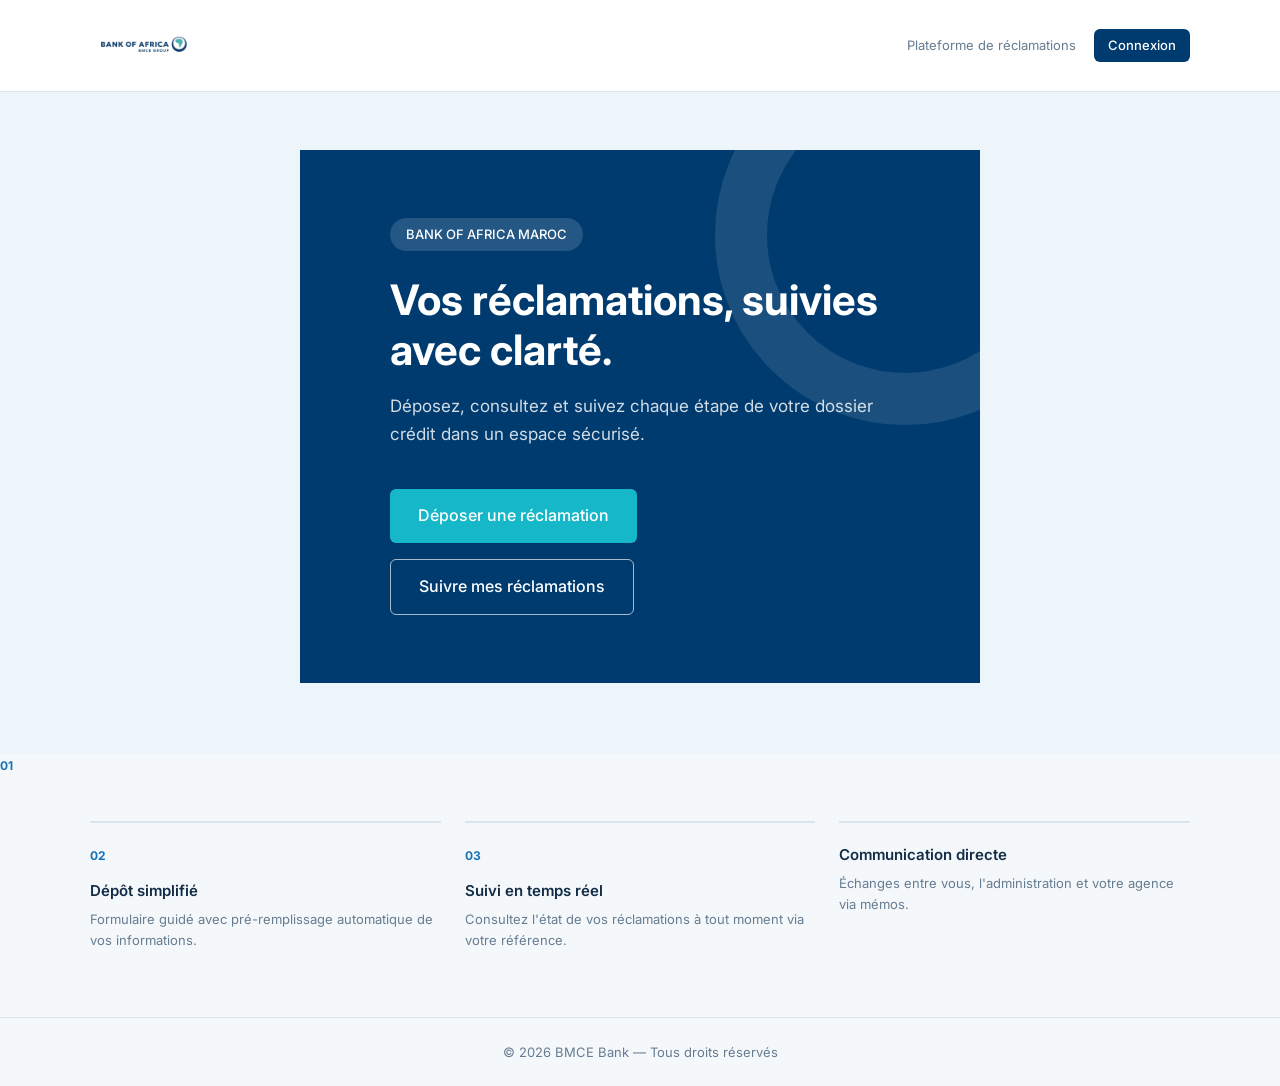
==== index.html @ 6e00140f "1er commit" ====
<!DOCTYPE html>
<html lang="fr">
<head>
  <meta charset="UTF-8">
  <meta name="viewport" content="width=device-width, initial-scale=1.0">
  <title>BMCE Bank — Gestion des Réclamations</title>
  <link rel="stylesheet" href="assets/css/style.css">
</head>
<body>

  <header class="landing-header">
    <div class="logo">
      <img src="assets/img/logo-bmce.png" alt="BMCE Bank" class="logo-img">
    </div>
    <div class="landing-header-actions"><span>Plateforme de réclamations</span><a href="login.html" class="btn btn-primary btn-sm">Connexion</a></div>
  </header>

  <main class="landing-main">
    <div class="hero">
      <span class="hero-badge">BANK OF AFRICA MAROC</span>
      <h1>Vos réclamations, suivies avec clarté.</h1>
      <p>
        Déposez, consultez et suivez chaque étape de votre dossier crédit dans un espace sécurisé.
      </p>
      <div class="hero-actions">
        <a href="login.html?action=deposer" class="btn btn-accent btn-lg">
          Déposer une réclamation
        </a>
        <a href="login.html?action=suivre" class="btn btn-outline btn-lg">
          Suivre mes réclamations
        </a>
      </div>
    </div>
  </main>
      <span class="feature-number">01</span>
  <section class="landing-features">
    <div class="feature-item">
      <span class="feature-number">02</span>
      <h3>Dépôt simplifié</h3>
      <p>Formulaire guidé avec pré-remplissage automatique de vos informations.</p>
    </div>
    <div class="feature-item">
      <span class="feature-number">03</span>
      <h3>Suivi en temps réel</h3>
      <p>Consultez l'état de vos réclamations à tout moment via votre référence.</p>
    </div>
    <div class="feature-item">
     
      <h3>Communication directe</h3>
      <p>Échanges entre vous, l'administration et votre agence via mémos.</p>
    </div>
  </section>

  <footer class="landing-footer">
    &copy; 2026 BMCE Bank — Tous droits réservés
  </footer>

</body>
</html>
---- assets/css/style.css ----
/* BMCE Réclamations — Design System */
@import url('https://fonts.googleapis.com/css2?family=Inter:wght@300;400;500;600;700&display=swap');

:root {
  --primary: #003b6f;
  --primary-light: #005b9f;
  --accent: #1673b8;
  --accent-light: #2b91d2;
  --accent-soft: #e8f3fb;
  --bg: #f5f8fb;
  --surface: #ffffff;
  --text: #132d46;
  --text-muted: #667c91;
  --border: #d9e4ed;
  --border-light: #edf3f7;
  --shadow-sm: 0 2px 8px rgba(0, 59, 111, .05);
  --shadow-md: 0 8px 20px rgba(0, 59, 111, .10);
  --shadow-lg: 0 18px 42px rgba(0, 59, 111, .14);
  --radius: 6px;
  --radius-lg: 8px;
  --sidebar-w: 220px;
  --header-h: 68px;
  --transition: .2s ease;

  /* Statuts */
  --status-nouveau: #0879bd;
  --status-encours: #d97818;
  --status-attente: #b87916;
  --status-resolu: #208448;
  --status-rejete: #be3d46;

  /* Priorités */
  --prio-basse: #4189b9;
  --prio-moyenne: #df891f;
  --prio-haute: #d75a3b;
  --prio-critique: #aa2d42;
}

*, *::before, *::after { box-sizing: border-box; margin: 0; padding: 0; }

html { scroll-behavior: smooth; }

body {
  font-family: 'Inter', -apple-system, BlinkMacSystemFont, sans-serif;
  background: var(--bg);
  color: var(--text);
  line-height: 1.6;
  font-size: 15px;
  -webkit-font-smoothing: antialiased;
}

a { text-decoration: none; color: inherit; }
ul { list-style: none; }
img { max-width: 100%; display: block; }
button, input, select, textarea { font-family: inherit; font-size: inherit; }

/* ─── Buttons ─── */
.btn {
  display: inline-flex;
  align-items: center;
  justify-content: center;
  gap: 8px;
  padding: 10px 20px;
  border-radius: var(--radius);
  border: none;
  cursor: pointer;
  font-weight: 500;
  font-size: 14px;
  transition: all var(--transition);
  white-space: nowrap;
}

.btn-primary {
  background: var(--primary);
  color: #fff;
}
.btn-primary:hover { background: var(--primary-light); transform: translateY(-1px); box-shadow: var(--shadow-md); }

.btn-accent {
  background: var(--accent);
  color: #fff;
}
.btn-accent:hover { background: var(--accent-light); transform: translateY(-1px); box-shadow: var(--shadow-md); }

.btn-outline {
  background: transparent;
  color: var(--primary);
  border: 1.5px solid var(--border);
}
.btn-outline:hover { border-color: var(--primary); background: var(--bg); }

.btn-ghost {
  background: transparent;
  color: var(--text-muted);
  padding: 8px 14px;
}
.btn-ghost:hover { color: var(--primary); background: var(--border-light); }

.btn-sm { padding: 6px 14px; font-size: 13px; }
.btn-lg { padding: 14px 28px; font-size: 16px; }

.btn-icon {
  width: 36px; height: 36px;
  padding: 0;
  border-radius: var(--radius);
  background: transparent;
  border: none;
  cursor: pointer;
  color: var(--text-muted);
  display: flex; align-items: center; justify-content: center;
  transition: all var(--transition);
}
.btn-icon:hover { background: var(--border-light); color: var(--primary); }

/* ─── Forms ─── */
.form-group { margin-bottom: 20px; }

.form-label {
  display: block;
  font-size: 13px;
  font-weight: 500;
  color: var(--text);
  margin-bottom: 6px;
}

.form-label .required { color: var(--accent); margin-left: 2px; }

.form-control {
  width: 100%;
  padding: 10px 14px;
  border: 1.5px solid var(--border);
  border-radius: var(--radius);
  background: var(--surface);
  color: var(--text);
  transition: border-color var(--transition), box-shadow var(--transition);
}

.form-control:focus {
  outline: none;
  border-color: var(--accent);
  box-shadow: 0 0 0 3px rgba(22,115,184,.15);
}

.form-control:disabled, .form-control[readonly] {
  background: var(--border-light);
  color: var(--text-muted);
  cursor: not-allowed;
}

textarea.form-control { resize: vertical; min-height: 120px; }

select.form-control {
  appearance: none;
  background-image: url("data:image/svg+xml,%3Csvg xmlns='http://www.w3.org/2000/svg' width='12' height='12' viewBox='0 0 24 24' fill='none' stroke='%23718096' stroke-width='2'%3E%3Cpath d='M6 9l6 6 6-6'/%3E%3C/svg%3E");
  background-repeat: no-repeat;
  background-position: right 12px center;
  padding-right: 36px;
}

.form-row {
  display: grid;
  grid-template-columns: 1fr 1fr;
  gap: 16px;
}

.form-hint { font-size: 12px; color: var(--text-muted); margin-top: 4px; }

.form-error { font-size: 12px; color: var(--primary); margin-top: 4px; display: none; }
.form-group.has-error .form-control { border-color: var(--primary); }
.form-group.has-error .form-error { display: block; }

/* File upload */
.file-upload {
  border: 2px dashed var(--border);
  border-radius: var(--radius-lg);
  padding: 32px 24px;
  text-align: center;
  cursor: pointer;
  transition: all var(--transition);
  background: var(--border-light);
}
.file-upload:hover, .file-upload.dragover {
  border-color: var(--accent);
  background: var(--accent-soft);
}
.file-upload input { display: none; }
.file-upload-icon { font-size: 32px; margin-bottom: 8px; color: var(--text-muted); }
.file-upload-text { font-size: 14px; color: var(--text-muted); }
.file-upload-text strong { color: var(--accent); }
.file-preview {
  display: flex; align-items: center; gap: 12px;
  padding: 10px 14px;
  background: var(--accent-soft);
  border-radius: var(--radius);
  margin-top: 12px;
  font-size: 13px;
}
.file-preview .remove-file {
  margin-left: auto;
  color: var(--primary);
  cursor: pointer;
  font-size: 18px;
  line-height: 1;
}

/* Radio / Toggle group */
.radio-group { display: flex; gap: 12px; flex-wrap: wrap; }

.radio-card {
  flex: 1;
  min-width: 140px;
  padding: 14px 16px;
  border: 1.5px solid var(--border);
  border-radius: var(--radius);
  cursor: pointer;
  transition: all var(--transition);
  text-align: center;
}
.radio-card:hover { border-color: var(--accent); }
.radio-card.active {
  border-color: var(--accent);
  background: var(--accent-soft);
}
.radio-card input { display: none; }
.radio-card-title { font-weight: 500; font-size: 14px; }
.radio-card-desc { font-size: 12px; color: var(--text-muted); margin-top: 2px; }

/* ─── Badges ─── */
.badge {
  display: inline-flex;
  align-items: center;
  padding: 3px 10px;
  border-radius: 20px;
  font-size: 12px;
  font-weight: 500;
  letter-spacing: .02em;
}

.badge-nouveau    { background: #e3f3fc; color: var(--status-nouveau); border: 1px solid #b7dff5; }
.badge-encours    { background: #fdf0df; color: var(--status-encours); border: 1px solid #f5d3a8; }
.badge-attente    { background: #fff5de; color: var(--status-attente); border: 1px solid #ecd49a; }
.badge-resolu     { background: #e4f4e9; color: var(--status-resolu); border: 1px solid #b8dfc4; }
.badge-rejete     { background: #fae7e9; color: var(--status-rejete); border: 1px solid #edbcc2; }

.badge-basse      { background: #e8f3fa; color: var(--prio-basse); border: 1px solid #c6dfef; }
.badge-moyenne    { background: #fdf1df; color: var(--prio-moyenne); border: 1px solid #f3d3a7; }
.badge-haute      { background: #fbedE7; color: var(--prio-haute); border: 1px solid #efc5b9; }
.badge-critique   { background: #f9e5e9; color: var(--prio-critique); border: 1px solid #e9b9c4; }

/* ─── Cards ─── */
.card {
  background: var(--surface);
  border-radius: var(--radius-lg);
  border: 1px solid var(--border);
  box-shadow: var(--shadow-sm);
  overflow: hidden;
}

.card-header {
  padding: 20px 24px;
  border-bottom: 1px solid var(--border-light);
  display: flex;
  align-items: center;
  justify-content: space-between;
  gap: 12px;
}

.card-header h2, .card-header h3 {
  font-size: 16px;
  font-weight: 600;
}

.card-body { padding: 24px; }
.card-footer {
  padding: 16px 24px;
  border-top: 1px solid var(--border-light);
  display: flex;
  justify-content: flex-end;
  gap: 10px;
}

/* ─── Tables ─── */
.table-wrap { overflow-x: auto; }

table {
  width: 100%;
  border-collapse: collapse;
  font-size: 14px;
}

thead th {
  text-align: left;
  padding: 12px 16px;
  font-size: 12px;
  font-weight: 600;
  text-transform: uppercase;
  letter-spacing: .04em;
  color: var(--text-muted);
  background: var(--border-light);
  border-bottom: 1px solid var(--border);
  white-space: nowrap;
}

tbody td {
  padding: 14px 16px;
  border-bottom: 1px solid var(--border-light);
  vertical-align: middle;
}

tbody tr:hover { background: #fafbfc; }
tbody tr:last-child td { border-bottom: none; }

.ref-link {
  color: var(--primary);
  font-weight: 600;
  font-family: 'Courier New', monospace;
  font-size: 13px;
  transition: color var(--transition);
}
.ref-link:hover { color: var(--accent); text-decoration: underline; }

/* ─── Layout: Landing ─── */
.landing-header {
  position: fixed;
  top: 0; left: 0; right: 0;
  height: var(--header-h);
  background: rgba(255,255,255,.95);
  backdrop-filter: blur(8px);
  border-bottom: 1px solid var(--border);
  display: flex;
  align-items: center;
  justify-content: space-between;
  padding: 0 40px;
  z-index: 100;
}

.logo {
  display: flex;
  align-items: center;
  gap: 10px;
  font-weight: 700;
  font-size: 18px;
  color: var(--primary);
}

.logo-img {
  height: 36px;
  width: auto;
  display: block;
}

.logo-icon {
  width: 36px; height: 36px;
  background: var(--primary);
  border-radius: var(--radius);
  display: flex; align-items: center; justify-content: center;
  color: #fff;
  font-size: 16px;
  font-weight: 700;
}

.landing-main {
  min-height: 100vh;
  display: flex;
  align-items: center;
  justify-content: center;
  padding: calc(var(--header-h) + 40px) 40px 60px;
}

.hero {
  max-width: 680px;
  text-align: center;
}

.hero-badge {
  display: inline-block;
  padding: 6px 16px;
  background: var(--accent-soft);
  color: var(--accent);
  border-radius: 20px;
  font-size: 13px;
  font-weight: 500;
  margin-bottom: 24px;
}

.hero h1 {
  font-size: 2.4rem;
  font-weight: 700;
  color: var(--primary);
  line-height: 1.2;
  margin-bottom: 16px;
}

.hero p {
  font-size: 17px;
  color: var(--text-muted);
  margin-bottom: 40px;
  line-height: 1.7;
}

.hero-actions {
  display: flex;
  gap: 16px;
  justify-content: center;
  flex-wrap: wrap;
}

.hero-actions .btn { min-width: 200px; }

.landing-features {
  display: grid;
  grid-template-columns: repeat(3, 1fr);
  gap: 24px;
  max-width: 900px;
  margin: 60px auto 0;
  padding: 0 40px;
}

.feature-item {
  text-align: center;
  padding: 24px;
}

.feature-icon {
  width: 48px; height: 48px;
  background: var(--accent-soft);
  border-radius: var(--radius-lg);
  display: flex; align-items: center; justify-content: center;
  margin: 0 auto 14px;
  font-size: 22px;
}

.feature-item h3 { font-size: 15px; font-weight: 600; margin-bottom: 6px; }
.feature-item p { font-size: 13px; color: var(--text-muted); }

.landing-footer {
  text-align: center;
  padding: 24px;
  font-size: 13px;
  color: var(--text-muted);
  border-top: 1px solid var(--border);
}

/* ─── Layout: Login ─── */
.login-page {
  min-height: 100vh;
  display: flex;
  align-items: center;
  justify-content: center;
  padding: 40px 20px;
  background: linear-gradient(135deg, #f4f6f9 0%, #e2e8f0 100%);
}

.login-card {
  width: 100%;
  max-width: 420px;
  background: var(--surface);
  border-radius: var(--radius-lg);
  box-shadow: var(--shadow-lg);
  padding: 40px;
}

.login-card .logo { justify-content: center; margin-bottom: 32px; }

.login-card h1 {
  font-size: 22px;
  font-weight: 600;
  text-align: center;
  margin-bottom: 6px;
}

.login-subtitle {
  text-align: center;
  color: var(--text-muted);
  font-size: 14px;
  margin-bottom: 28px;
}

.role-tabs {
  display: flex;
  background: var(--border-light);
  border-radius: var(--radius);
  padding: 4px;
  margin-bottom: 28px;
}

.role-tab {
  flex: 1;
  padding: 10px;
  text-align: center;
  border-radius: 6px;
  cursor: pointer;
  font-size: 14px;
  font-weight: 500;
  color: var(--text-muted);
  transition: all var(--transition);
  border: none;
  background: transparent;
}
.role-tab.active {
  background: var(--surface);
  color: var(--primary);
  box-shadow: var(--shadow-sm);
}

.login-footer {
  text-align: center;
  margin-top: 24px;
  font-size: 13px;
  color: var(--text-muted);
}
.login-footer a { color: var(--accent); font-weight: 500; }

/* ─── Layout: Dashboard (sidebar) ─── */
.app-layout {
  display: flex;
  min-height: 100vh;
}

.sidebar {
  width: 248px;
  background: var(--surface);
  color: var(--text);
  border-right: 1px solid var(--border);
  display: flex;
  flex-direction: column;
  position: fixed;
  top: 0; left: 0; bottom: 0;
  z-index: 50;
  transition: transform var(--transition);
}

.sidebar-header {
  min-height: 82px;
  padding: 16px 20px;
  background: var(--surface);
  border-bottom: 1px solid var(--border);
  display: flex;
  align-items: center;
}

.sidebar-header .logo { color: var(--primary); font-size: 15px; }
.sidebar-header .logo-icon { background: rgba(255,255,255,.15); }
.sidebar-header .logo-img {
  width: 174px;
  height: auto;
  max-width: 100%;
}

.sidebar-user {
  margin: 10px 14px 4px;
  padding: 10px 12px;
  border: 1px solid var(--border-light);
  background: #f7fafc;
  border-radius: var(--radius);
  display: flex;
  align-items: center;
  gap: 12px;
}

.user-avatar {
  width: 36px; height: 36px;
  border-radius: 50%;
  background: var(--primary);
  color: #fff;
  display: flex; align-items: center; justify-content: center;
  font-weight: 600;
  font-size: 14px;
  flex-shrink: 0;
}

.user-info { overflow: hidden; }
.user-name { font-size: 14px; font-weight: 500; white-space: nowrap; overflow: hidden; text-overflow: ellipsis; }
.user-role { font-size: 12px; color: var(--text-muted); }

.sidebar-nav { flex: 1; padding: 14px; overflow-y: auto; }

.nav-section { padding: 8px 8px 6px; font-size: 10px; text-transform: uppercase; letter-spacing: .08em; color: var(--text-muted); font-weight: 700; }

.nav-item a {
  display: flex;
  align-items: center;
  gap: 10px;
  min-height: 42px;
  padding: 9px 10px;
  font-size: 14px;
  color: #486278;
  transition: all var(--transition);
  border-left: none;
  border-radius: var(--radius);
}
.nav-item + .nav-item { margin-top: 3px; }
.nav-item a:hover { color: var(--primary); background: #eef6fb; }
.nav-item.active a {
  color: var(--primary);
  background: var(--accent-soft);
  box-shadow: inset 3px 0 0 var(--accent);
  font-weight: 500;
}
.nav-item .nav-icon { font-size: 18px; width: 22px; text-align: center; }

.sidebar-footer {
  padding: 12px;
  border-top: 1px solid var(--border-light);
}

.sidebar-footer .btn-ghost { color: var(--text-muted); width: 100%; justify-content: flex-start; }
.sidebar-footer .btn-ghost:hover { color: var(--primary); background: var(--accent-soft); }

.main-content {
  flex: 1;
  margin-left: 248px;
  min-height: 100vh;
}

.topbar {
  height: var(--header-h);
  background: var(--surface);
  border-bottom: 1px solid var(--border);
  display: flex;
  align-items: center;
  justify-content: space-between;
  padding: 0 30px;
  box-shadow: 0 2px 10px rgba(0, 59, 111, .03);
  position: sticky;
  top: 0;
  z-index: 40;
}

.topbar-title { font-size: 18px; font-weight: 600; }
.topbar-actions { display: flex; align-items: center; gap: 8px; }

.page-content { padding: 28px 30px; }

/* ─── Dashboard widgets ─── */
.stats-grid {
  display: grid;
  grid-template-columns: repeat(auto-fit, minmax(200px, 1fr));
  gap: 20px;
  margin-bottom: 28px;
}

.stat-card {
  background: var(--surface);
  border: 1px solid var(--border);
  border-radius: var(--radius-lg);
  padding: 20px 24px;
  display: flex;
  align-items: flex-start;
  gap: 16px;
  box-shadow: var(--shadow-sm);
  transition: transform var(--transition), box-shadow var(--transition), border-color var(--transition);
}
.stat-card:hover { transform: translateY(-2px); border-color: #b9d6e9; box-shadow: var(--shadow-md); }

.stat-icon {
  width: 44px; height: 44px;
  border-radius: var(--radius);
  display: flex; align-items: center; justify-content: center;
  font-size: 20px;
  flex-shrink: 0;
}

.stat-icon.blue,
.stat-icon.green,
.stat-icon.orange,
.stat-icon.red { background: var(--accent-soft); color: var(--primary); }

.stat-value { font-size: 28px; font-weight: 700; line-height: 1; margin-bottom: 4px; }
.stat-label { font-size: 13px; color: var(--text-muted); }

.gravity-chart {
  display: grid;
  grid-template-columns: 140px 1fr;
  align-items: center;
  gap: 22px;
}
.donut-chart {
  width: 140px;
  aspect-ratio: 1;
  border-radius: 50%;
  display: grid;
  place-items: center;
  background: conic-gradient(var(--prio-basse) 0 25%, var(--prio-moyenne) 25% 50%, var(--prio-haute) 50% 75%, var(--prio-critique) 75% 100%);
}
.donut-chart::before {
  content: attr(data-total) ' dossiers';
  width: 86px;
  aspect-ratio: 1;
  display: grid;
  place-items: center;
  padding: 16px;
  border-radius: 50%;
  background: var(--surface);
  color: var(--primary);
  text-align: center;
  font-size: 12px;
  font-weight: 700;
  line-height: 1.25;
}
.chart-legend { display: grid; gap: 11px; }
.chart-legend-item { display: flex; align-items: center; justify-content: space-between; gap: 12px; font-size: 13px; }
.chart-key { display: inline-flex; align-items: center; gap: 8px; color: var(--text-muted); }
.chart-swatch { width: 9px; height: 9px; border-radius: 50%; }

/* ─── Filters bar ─── */
.filters-bar {
  display: flex;
  flex-wrap: wrap;
  gap: 12px;
  align-items: center;
  margin-bottom: 20px;
}

.search-box {
  position: relative;
  flex: 1;
  min-width: 220px;
}
.search-box input {
  width: 100%;
  padding: 9px 14px 9px 38px;
  border: 1.5px solid var(--border);
  border-radius: var(--radius);
  font-size: 14px;
  background: var(--surface);
}
.search-box input:focus { outline: none; border-color: var(--accent); }
.search-box .search-icon {
  position: absolute;
  left: 12px; top: 50%;
  transform: translateY(-50%);
  color: var(--text-muted);
  font-size: 16px;
}

.filter-select {
  padding: 9px 32px 9px 14px;
  border: 1.5px solid var(--border);
  border-radius: var(--radius);
  font-size: 13px;
  background: var(--surface);
  appearance: none;
  background-image: url("data:image/svg+xml,%3Csvg xmlns='http://www.w3.org/2000/svg' width='12' height='12' viewBox='0 0 24 24' fill='none' stroke='%23718096' stroke-width='2'%3E%3Cpath d='M6 9l6 6 6-6'/%3E%3C/svg%3E");
  background-repeat: no-repeat;
  background-position: right 10px center;
  cursor: pointer;
}
.filter-select:focus { outline: none; border-color: var(--accent); }

/* ─── Detail page ─── */
.detail-grid {
  display: grid;
  grid-template-columns: 2fr 1fr;
  gap: 24px;
  align-items: start;
}

.client-detail-grid {
  display: grid;
  grid-template-columns: minmax(0, 1fr) 300px;
  gap: 24px;
  align-items: start;
}

.journey-card { position: sticky; top: calc(var(--header-h) + 20px); }
.journey-card .card-header { padding: 16px 18px; }
.journey-card .card-body { padding: 18px; }
.journey-caption { color: var(--text-muted); font-size: 12px; margin-bottom: 16px; }
.journey-steps { display: grid; gap: 0; }
.journey-step {
  position: relative;
  display: grid;
  grid-template-columns: 28px 1fr;
  gap: 10px;
  min-height: 62px;
  padding: 0 0 14px;
  background: transparent;
  border: 0;
  text-align: left;
  color: var(--text-muted);
}
.journey-step:not(:last-child)::after {
  content: '';
  position: absolute;
  left: 13px;
  top: 28px;
  width: 2px;
  height: calc(100% - 20px);
  background: var(--border);
}
.journey-marker {
  width: 28px;
  height: 28px;
  border: 2px solid var(--border);
  border-radius: 50%;
  display: grid;
  place-items: center;
  background: var(--surface);
  color: transparent;
  font-size: 13px;
  font-weight: 700;
  z-index: 1;
}
.journey-step.is-complete { color: var(--text); }
.journey-step.is-complete .journey-marker { background: var(--primary); border-color: var(--primary); color: #fff; }
.journey-step.is-current .journey-marker { border-color: var(--accent); box-shadow: 0 0 0 4px var(--accent-soft); }
.journey-step.is-current strong { color: var(--primary); }
.journey-step strong { display: block; font-size: 13px; line-height: 1.3; }
.journey-step small { display: block; margin-top: 3px; font-size: 11px; line-height: 1.35; }
.journey-step--interactive { cursor: pointer; transition: color var(--transition); }
.journey-step--interactive:hover { color: var(--primary); }
.journey-step--interactive:focus-visible { outline: 2px solid var(--accent); outline-offset: 3px; border-radius: var(--radius); }
.journey-history { margin-top: 8px; padding-top: 14px; border-top: 1px solid var(--border-light); display: grid; gap: 10px; }
.journey-history > div { padding-left: 10px; border-left: 2px solid var(--border); }
.journey-history .badge { font-size: 10px; padding: 2px 7px; }
.journey-history p { margin: 4px 0 1px; color: var(--text); font-size: 12px; line-height: 1.35; }
.journey-history small { color: var(--text-muted); font-size: 11px; }

.attachment-table { width: 100%; border-collapse: collapse; font-size: 13px; }
.attachment-table th { padding: 10px 12px; text-align: left; background: var(--border-light); color: var(--text-muted); font-size: 11px; text-transform: uppercase; }
.attachment-table td { padding: 12px; border-bottom: 1px solid var(--border-light); }
.attachment-table tr:last-child td { border-bottom: 0; }
.attachment-name { color: var(--primary); font-weight: 600; }
.attachment-actions { display: flex; gap: 6px; justify-content: flex-end; }

.detail-section { margin-bottom: 24px; }
.detail-section h3 {
  font-size: 14px;
  font-weight: 600;
  color: var(--text-muted);
  text-transform: uppercase;
  letter-spacing: .04em;
  margin-bottom: 12px;
}

.info-grid {
  display: grid;
  grid-template-columns: 1fr 1fr;
  gap: 16px;
}

.info-item label {
  display: block;
  font-size: 12px;
  color: var(--text-muted);
  margin-bottom: 2px;
}
.info-item span { font-size: 14px; font-weight: 500; }

.detail-text {
  background: var(--border-light);
  border-radius: var(--radius);
  padding: 16px;
  font-size: 14px;
  line-height: 1.7;
  white-space: pre-wrap;
}

/* ─── Timeline / Memo ─── */
.timeline { position: relative; padding-left: 28px; }

.timeline::before {
  content: '';
  position: absolute;
  left: 8px; top: 4px; bottom: 4px;
  width: 2px;
  background: var(--border);
}

.timeline-item {
  position: relative;
  padding-bottom: 24px;
}
.timeline-item:last-child { padding-bottom: 0; }

.timeline-dot {
  position: absolute;
  left: -24px; top: 4px;
  width: 12px; height: 12px;
  border-radius: 50%;
  background: var(--accent);
  border: 2px solid var(--surface);
  box-shadow: 0 0 0 2px var(--accent-soft);
}

.timeline-header {
  display: flex;
  align-items: center;
  gap: 8px;
  margin-bottom: 6px;
}
.timeline-author { font-weight: 600; font-size: 14px; }
.timeline-date { font-size: 12px; color: var(--text-muted); }
.timeline-body {
  background: var(--border-light);
  border-radius: var(--radius);
  padding: 12px 16px;
  font-size: 14px;
  line-height: 1.6;
}

.memo-form { margin-top: 20px; }

.memo-toggle {
  width: 100%;
  justify-content: space-between;
  margin-bottom: 14px;
}
.memo-toggle::after {
  content: '+';
  font-size: 18px;
  font-weight: 400;
  line-height: 1;
}
.memo-card.is-open .memo-toggle::after { content: '-'; }
.memo-content {
  display: grid;
  grid-template-rows: 0fr;
  opacity: 0;
  transition: grid-template-rows .25s ease, opacity .2s ease;
}
.memo-card.is-open .memo-content { grid-template-rows: 1fr; opacity: 1; }
.memo-content-inner { overflow: hidden; }

/* ─── SVG Icons ─── */
.icon-svg {
  width: 20px;
  height: 20px;
  flex-shrink: 0;
}

.nav-icon .icon-svg {
  width: 18px;
  height: 18px;
}

.stat-icon .icon-svg {
  width: 22px;
  height: 22px;
}

.search-icon .icon-svg {
  position: absolute;
  left: 12px;
  top: 50%;
  transform: translateY(-50%);
  color: var(--text-muted);
  width: 16px;
  height: 16px;
}

/* ─── Autre field (Objet / Type) ─── */
.autre-field {
  display: none;
  margin-top: 12px;
}
.autre-field.visible {
  display: block;
}

/* ─── Empty state ─── */
.empty-state {
  text-align: center;
  padding: 60px 24px;
  color: var(--text-muted);
}
.empty-state-icon { font-size: 48px; margin-bottom: 16px; opacity: .5; }
.empty-state h3 { font-size: 16px; color: var(--text); margin-bottom: 6px; }
.empty-state p { font-size: 14px; margin-bottom: 20px; }

/* ─── Toast notification ─── */
.toast-container {
  position: fixed;
  top: 20px; right: 20px;
  z-index: 9999;
  display: flex;
  flex-direction: column;
  gap: 8px;
}

.toast {
  padding: 14px 20px;
  border-radius: var(--radius);
  background: var(--surface);
  box-shadow: var(--shadow-lg);
  border-left: 4px solid var(--accent);
  font-size: 14px;
  animation: slideIn .3s ease;
  max-width: 360px;
}
.toast.success { border-left-color: var(--accent); }
.toast.error { border-left-color: var(--primary); }

@keyframes slideIn {
  from { transform: translateX(100%); opacity: 0; }
  to { transform: translateX(0); opacity: 1; }
}

/* ─── Modal ─── */
.modal-overlay {
  position: fixed;
  inset: 0;
  background: rgba(0,0,0,.4);
  display: flex;
  align-items: center;
  justify-content: center;
  z-index: 200;
  opacity: 0;
  visibility: hidden;
  transition: all .2s;
}
.modal-overlay.active { opacity: 1; visibility: visible; }

.modal {
  background: var(--surface);
  border-radius: var(--radius-lg);
  width: 90%;
  max-width: 520px;
  max-height: 90vh;
  overflow-y: auto;
  box-shadow: var(--shadow-lg);
  transform: scale(.95);
  transition: transform .2s;
}
.modal-overlay.active .modal { transform: scale(1); }

.modal-header {
  padding: 20px 24px;
  border-bottom: 1px solid var(--border-light);
  display: flex;
  align-items: center;
  justify-content: space-between;
}
.modal-header h3 { font-size: 17px; font-weight: 600; }
.modal-body { padding: 24px; }
.modal-footer {
  padding: 16px 24px;
  border-top: 1px solid var(--border-light);
  display: flex;
  justify-content: flex-end;
  gap: 10px;
}

/* ─── Responsive ─── */
.menu-toggle {
  display: none;
  background: none;
  border: none;
  font-size: 22px;
  cursor: pointer;
  color: var(--text);
  padding: 4px;
}

@media (max-width: 900px) {
  .detail-grid { grid-template-columns: 1fr; }
  .client-detail-grid { grid-template-columns: 1fr; }
  .journey-card { position: static; }
  .landing-features { grid-template-columns: 1fr; }
  .form-row { grid-template-columns: 1fr; }
  .info-grid { grid-template-columns: 1fr; }
  .gravity-chart { grid-template-columns: 120px 1fr; gap: 16px; }
  .donut-chart { width: 120px; }
}

@media (max-width: 768px) {
  .sidebar {
    transform: translateX(-100%);
  }
  .sidebar.open { transform: translateX(0); }
  .main-content { margin-left: 0; }
  .menu-toggle { display: block; }
  .landing-header { padding: 0 20px; }
  .hero h1 { font-size: 1.8rem; }
  .hero-actions { flex-direction: column; align-items: center; }
  .hero-actions .btn { width: 100%; max-width: 280px; }
  .page-content { padding: 20px 16px; }
  .stats-grid { grid-template-columns: 1fr 1fr; }
}

@media (max-width: 480px) {
  .stats-grid { grid-template-columns: 1fr; }
  .filters-bar { flex-direction: column; }
  .search-box { min-width: 100%; }
}

/* Home page refresh */
.landing-header { height: 92px; padding: 0 7vw; }
.landing-header .logo-img { height: 54px; }
.landing-header-actions { display: flex; align-items: center; gap: 18px; color: var(--text-muted); font-size: 13px; }
.landing-main { min-height: 570px; padding: 150px 7vw 70px; background: #eef5fa; }
.hero { width: min(1180px, 100%); min-height: 380px; padding: 68px clamp(28px, 7vw, 92px); text-align: left; background: #003b6f; color: #fff; position: relative; overflow: hidden; }
.hero::after { content: ''; position: absolute; width: 380px; height: 380px; right: -115px; top: -105px; border: 52px solid rgba(255,255,255,.10); border-radius: 50%; }
.hero-badge { background: rgba(255,255,255,.14); color: #fff; }
.hero h1 { font-size: 42px; color: #fff; }
.hero p { color: rgba(255,255,255,.82); }
.hero-actions { justify-content: flex-start; }
.hero-actions .btn-accent { background: #15b7c8; }
.hero-actions .btn-outline { color: #fff; border-color: rgba(255,255,255,.65); }
.hero-actions .btn-outline:hover { background: rgba(255,255,255,.12); color: #fff; }
.landing-features { max-width: none; margin: 0 auto; padding: 32px 7vw 46px; }
.feature-item { text-align: left; padding: 20px 0; border-top: 2px solid var(--border); }
.feature-number { display: inline-block; margin-bottom: 14px; color: var(--accent); font-size: 12px; font-weight: 700; }
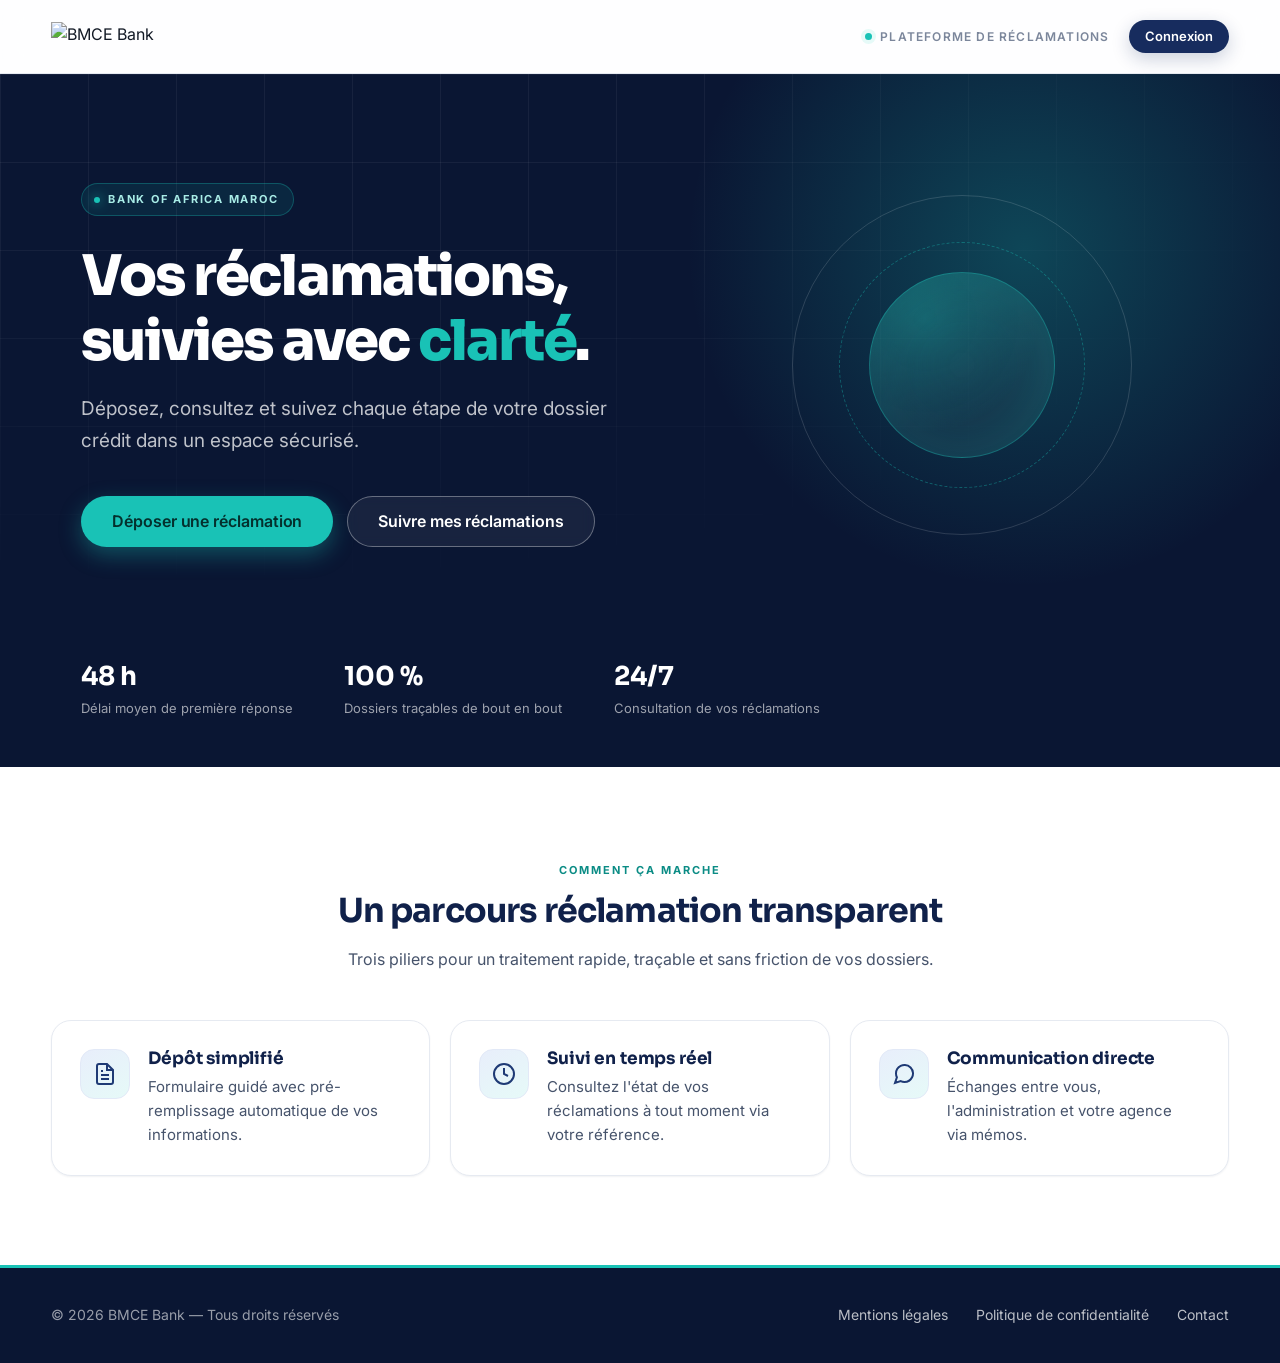
==== commit 1d5b5962: "1er commit" ====
--- a/index.html
+++ b/index.html
@@ -4,56 +4,117 @@
   <meta charset="UTF-8">
   <meta name="viewport" content="width=device-width, initial-scale=1.0">
   <title>BMCE Bank — Gestion des Réclamations</title>
-  <link rel="stylesheet" href="assets/css/style.css">
+  <link rel="stylesheet" href="assets/css/landing.css">
 </head>
 <body>
 
   <header class="landing-header">
     <div class="logo">
-      <img src="assets/img/logo-bmce.png" alt="BMCE Bank" class="logo-img">
+      <img src="assets/img/logo-bmce.svg" alt="BMCE Bank" class="logo-img">
     </div>
-    <div class="landing-header-actions"><span>Plateforme de réclamations</span><a href="login.html" class="btn btn-primary btn-sm">Connexion</a></div>
+    <div class="landing-header-actions">
+      <span>Plateforme de réclamations</span>
+      <a href="login.html" class="btn btn-primary btn-sm">Connexion</a>
+    </div>
   </header>
 
   <main class="landing-main">
     <div class="hero">
-      <span class="hero-badge">BANK OF AFRICA MAROC</span>
-      <h1>Vos réclamations, suivies avec clarté.</h1>
-      <p>
-        Déposez, consultez et suivez chaque étape de votre dossier crédit dans un espace sécurisé.
-      </p>
-      <div class="hero-actions">
-        <a href="login.html?action=deposer" class="btn btn-accent btn-lg">
-          Déposer une réclamation
-        </a>
-        <a href="login.html?action=suivre" class="btn btn-outline btn-lg">
-          Suivre mes réclamations
-        </a>
+      <div class="hero-content">
+        <span class="hero-badge">BANK OF AFRICA MAROC</span>
+        <h1>Vos réclamations, suivies avec <em>clarté</em>.</h1>
+        <p>
+          Déposez, consultez et suivez chaque étape de votre dossier crédit dans un espace sécurisé.
+        </p>
+        <div class="hero-actions">
+          <a href="login.html?action=deposer" class="btn btn-accent btn-lg">
+            Déposer une réclamation
+          </a>
+          <a href="login.html?action=suivre" class="btn btn-outline btn-lg">
+            Suivre mes réclamations
+          </a>
+        </div>
+      </div>
+      <div class="hero-visual">
+        <div class="visual-circle"></div>
+        <div class="visual-circle visual-circle-sm"></div>
+      </div>
+    </div>
+
+    <div class="hero-meta">
+      <div>
+        <strong>48 h</strong>
+        <span>Délai moyen de première réponse</span>
+      </div>
+      <div>
+        <strong>100 %</strong>
+        <span>Dossiers traçables de bout en bout</span>
+      </div>
+      <div>
+        <strong>24/7</strong>
+        <span>Consultation de vos réclamations</span>
       </div>
     </div>
   </main>
-      <span class="feature-number">01</span>
+
   <section class="landing-features">
-    <div class="feature-item">
-      <span class="feature-number">02</span>
-      <h3>Dépôt simplifié</h3>
-      <p>Formulaire guidé avec pré-remplissage automatique de vos informations.</p>
+    <div class="section-head">
+      <span class="section-eyebrow">Comment ça marche</span>
+      <h2>Un parcours réclamation transparent</h2>
+      <p>Trois piliers pour un traitement rapide, traçable et sans friction de vos dossiers.</p>
     </div>
-    <div class="feature-item">
-      <span class="feature-number">03</span>
-      <h3>Suivi en temps réel</h3>
-      <p>Consultez l'état de vos réclamations à tout moment via votre référence.</p>
-    </div>
-    <div class="feature-item">
-     
-      <h3>Communication directe</h3>
-      <p>Échanges entre vous, l'administration et votre agence via mémos.</p>
+    <div class="features-container">
+      <div class="feature-item">
+        <div class="feature-icon">
+          <svg width="24" height="24" viewBox="0 0 24 24" fill="none" stroke="currentColor" stroke-width="2">
+            <path d="M14 2H6a2 2 0 0 0-2 2v16a2 2 0 0 0 2 2h12a2 2 0 0 0 2-2V8z"></path>
+            <polyline points="14 2 14 8 20 8"></polyline>
+            <line x1="16" y1="13" x2="8" y2="13"></line>
+            <line x1="16" y1="17" x2="8" y2="17"></line>
+            <polyline points="10 9 9 9 8 9"></polyline>
+          </svg>
+        </div>
+        <div class="feature-content">
+          <h3>Dépôt simplifié</h3>
+          <p>Formulaire guidé avec pré-remplissage automatique de vos informations.</p>
+        </div>
+      </div>
+      <div class="feature-item">
+        <div class="feature-icon">
+          <svg width="24" height="24" viewBox="0 0 24 24" fill="none" stroke="currentColor" stroke-width="2">
+            <circle cx="12" cy="12" r="10"></circle>
+            <polyline points="12 6 12 12 16 14"></polyline>
+          </svg>
+        </div>
+        <div class="feature-content">
+          <h3>Suivi en temps réel</h3>
+          <p>Consultez l'état de vos réclamations à tout moment via votre référence.</p>
+        </div>
+      </div>
+      <div class="feature-item">
+        <div class="feature-icon">
+          <svg width="24" height="24" viewBox="0 0 24 24" fill="none" stroke="currentColor" stroke-width="2">
+            <path d="M21 11.5a8.38 8.38 0 0 1-.9 3.8 8.5 8.5 0 0 1-7.6 4.7 8.38 8.38 0 0 1-3.8-.9L3 21l1.9-5.7a8.38 8.38 0 0 1-.9-3.8 8.5 8.5 0 0 1 4.7-7.6 8.38 8.38 0 0 1 3.8-.9h.5a8.48 8.48 0 0 1 8 8v.5z"></path>
+          </svg>
+        </div>
+        <div class="feature-content">
+          <h3>Communication directe</h3>
+          <p>Échanges entre vous, l'administration et votre agence via mémos.</p>
+        </div>
+      </div>
     </div>
   </section>
 
   <footer class="landing-footer">
-    &copy; 2026 BMCE Bank — Tous droits réservés
+    <div class="footer-content">
+      <p>&copy; 2026 BMCE Bank — Tous droits réservés</p>
+      <div class="footer-links">
+        <a href="#">Mentions légales</a>
+        <a href="#">Politique de confidentialité</a>
+        <a href="#">Contact</a>
+      </div>
+    </div>
   </footer>
 
 </body>
-</html>
+</html>
--- a/assets/css/landing.css
+++ b/assets/css/landing.css
@@ -0,0 +1,888 @@
+/* ==========================================================================
+   BMCE BANK — Gestion des Réclamations
+   landing.css — Design system "Atlas" (v2)
+   Palette : Navy institutionnel · Turquoise BMCE · Neutres sable/gris
+   Auteur : refonte complète — ne dépend d'aucun ancien style
+   ========================================================================== */
+
+@import url("https://fonts.googleapis.com/css2?family=Sora:wght@500;600;700;800&family=Inter:wght@400;500;600;700&display=swap");
+
+/* ==========================================================================
+   1. TOKENS
+   ========================================================================== */
+:root {
+  /* — Marque : navy — */
+  --navy-950: #0a1633;
+  --navy-900: #10214a;
+  --navy-800: #172c5e;
+  --navy-700: #1f3a75;
+  --navy-600: #2a4c92;
+  --navy-500: #3a63b0;
+  --navy-100: #e8eefb;
+  --navy-50: #f2f6fd;
+
+  /* — Accent : turquoise — */
+  --teal-700: #0b8c85;
+  --teal-600: #12a89f;
+  --teal-500: #19c2b6;
+  --teal-200: #a8ece6;
+  --teal-50: #e6faf8;
+
+  /* — Neutres — */
+  --ink: #131a26;
+  --ink-2: #46536b;
+  --ink-3: #7b869b;
+  --line: #e6eaf1;
+  --line-2: #f0f3f8;
+  --white: #ffffff;
+  --paper: #f7f9fc;
+  --paper-2: #eef2f8;
+
+  /* — États — */
+  --ok: #0e8f61;
+  --ok-bg: #e8f7f0;
+  --warn: #a86a08;
+  --warn-bg: #fdf4e3;
+  --err: #c23b2e;
+  --err-bg: #fdedeb;
+
+  /* — Formes — */
+  --r-xs: 8px;
+  --r-sm: 10px;
+  --r: 14px;
+  --r-lg: 20px;
+  --r-xl: 28px;
+  --r-pill: 999px;
+
+  /* — Ombres — */
+  --sh-1: 0 1px 2px rgba(16, 33, 74, 0.06);
+  --sh-2: 0 4px 14px rgba(16, 33, 74, 0.07);
+  --sh-3: 0 14px 38px rgba(16, 33, 74, 0.1);
+  --sh-4: 0 30px 70px rgba(10, 22, 51, 0.22);
+  --ring: 0 0 0 4px rgba(58, 99, 176, 0.16);
+
+  /* — Typographie — */
+  --f-title: "Sora", "Inter", system-ui, sans-serif;
+  --f-body: "Inter", system-ui, -apple-system, "Segoe UI", sans-serif;
+
+  /* — Layout — */
+  --wrap: 1220px;
+  --top-h: 74px;
+  --side-w: 272px;
+
+  --ease: 200ms cubic-bezier(0.32, 0.72, 0, 1);
+}
+
+/* ==========================================================================
+   2. BASE
+   ========================================================================== */
+*,
+*::before,
+*::after {
+  box-sizing: border-box;
+}
+
+html {
+  -webkit-text-size-adjust: 100%;
+  scroll-behavior: smooth;
+  background-color: var(--paper);
+}
+
+body {
+  margin: 0;
+  min-height: 100vh;
+  display: flex;
+  flex-direction: column;
+  font-family: var(--f-body);
+  font-size: 16px;
+  line-height: 1.6;
+  color: var(--ink);
+  background-color: var(--paper);
+  -webkit-font-smoothing: antialiased;
+  -moz-osx-font-smoothing: grayscale;
+}
+
+h1,
+h2,
+h3,
+h4,
+h5 {
+  margin: 0 0 0.5em;
+  font-family: var(--f-title);
+  font-weight: 700;
+  line-height: 1.15;
+  letter-spacing: -0.025em;
+  color: var(--navy-900);
+  text-wrap: balance;
+}
+
+h1 {
+  font-size: clamp(2.15rem, 4.6vw, 3.5rem);
+  font-weight: 800;
+}
+h2 {
+  font-size: clamp(1.5rem, 2.6vw, 2.125rem);
+}
+h3 {
+  font-size: 1.0625rem;
+  letter-spacing: -0.01em;
+}
+h4 {
+  font-size: 0.9375rem;
+}
+
+p {
+  margin: 0 0 1rem;
+  color: var(--ink-2);
+  text-wrap: pretty;
+}
+
+a {
+  color: var(--navy-600);
+  text-decoration: none;
+  transition: color var(--ease);
+}
+a:hover {
+  color: var(--teal-700);
+}
+
+img,
+svg {
+  display: block;
+  max-width: 100%;
+}
+
+strong {
+  color: var(--ink);
+  font-weight: 600;
+}
+
+:focus-visible {
+  outline: 2px solid var(--teal-600);
+  outline-offset: 3px;
+  border-radius: var(--r-xs);
+}
+
+::selection {
+  background-color: var(--teal-200);
+  color: var(--navy-950);
+}
+
+.sr-only {
+  position: absolute;
+  width: 1px;
+  height: 1px;
+  padding: 0;
+  margin: -1px;
+  overflow: hidden;
+  clip: rect(0, 0, 0, 0);
+  white-space: nowrap;
+  border: 0;
+}
+
+/* Scrollbar discrète */
+* {
+  scrollbar-width: thin;
+  scrollbar-color: #cbd4e4 transparent;
+}
+*::-webkit-scrollbar {
+  width: 10px;
+  height: 10px;
+}
+*::-webkit-scrollbar-thumb {
+  background-color: #cbd4e4;
+  border: 3px solid transparent;
+  border-radius: var(--r-pill);
+  background-clip: content-box;
+}
+
+/* ==========================================================================
+   3. BOUTONS
+   ========================================================================== */
+.btn {
+  --btn-bg: var(--navy-800);
+  --btn-fg: #fff;
+  --btn-bd: transparent;
+  display: inline-flex;
+  align-items: center;
+  justify-content: center;
+  gap: 0.5rem;
+  padding: 0.75rem 1.375rem;
+  font-family: var(--f-body);
+  font-size: 0.9375rem;
+  font-weight: 600;
+  line-height: 1.1;
+  letter-spacing: -0.005em;
+  color: var(--btn-fg);
+  background-color: var(--btn-bg);
+  border: 1px solid var(--btn-bd);
+  border-radius: var(--r-pill);
+  cursor: pointer;
+  white-space: nowrap;
+  transition: background-color var(--ease), color var(--ease),
+    border-color var(--ease), box-shadow var(--ease), transform var(--ease);
+}
+.btn:hover {
+  color: var(--btn-fg);
+  transform: translateY(-1px);
+}
+.btn:active {
+  transform: translateY(0);
+}
+.btn svg {
+  width: 18px;
+  height: 18px;
+  flex: 0 0 auto;
+}
+
+.btn-primary {
+  --btn-bg: var(--navy-800);
+  box-shadow: 0 6px 18px rgba(23, 44, 94, 0.22);
+}
+.btn-primary:hover {
+  --btn-bg: var(--navy-900);
+  box-shadow: 0 10px 26px rgba(23, 44, 94, 0.28);
+}
+
+.btn-accent {
+  --btn-bg: var(--teal-500);
+  --btn-fg: #04302d;
+  box-shadow: 0 8px 22px rgba(25, 194, 182, 0.34);
+}
+.btn-accent:hover {
+  --btn-bg: var(--teal-600);
+  --btn-fg: #04302d;
+  box-shadow: 0 12px 30px rgba(25, 194, 182, 0.42);
+}
+
+.btn-outline {
+  --btn-bg: rgba(255, 255, 255, 0.06);
+  --btn-fg: #fff;
+  --btn-bd: rgba(255, 255, 255, 0.34);
+  backdrop-filter: blur(6px);
+}
+.btn-outline:hover {
+  --btn-bg: rgba(255, 255, 255, 0.16);
+  --btn-bd: rgba(255, 255, 255, 0.7);
+}
+
+.btn-ghost {
+  --btn-bg: var(--white);
+  --btn-fg: var(--navy-800);
+  --btn-bd: var(--line);
+  box-shadow: var(--sh-1);
+}
+.btn-ghost:hover {
+  --btn-bg: var(--navy-50);
+  --btn-fg: var(--navy-900);
+  --btn-bd: #d3ddef;
+}
+
+.btn-soft {
+  --btn-bg: var(--navy-100);
+  --btn-fg: var(--navy-800);
+}
+.btn-soft:hover {
+  --btn-bg: #dbe6fa;
+}
+
+.btn-danger {
+  --btn-bg: var(--err);
+}
+.btn-danger:hover {
+  --btn-bg: #a52f24;
+}
+
+.btn-sm {
+  padding: 0.5rem 0.9375rem;
+  font-size: 0.8125rem;
+}
+.btn-sm svg {
+  width: 15px;
+  height: 15px;
+}
+.btn-lg {
+  padding: 1rem 1.875rem;
+  font-size: 1rem;
+}
+.btn-block {
+  width: 100%;
+}
+.btn-icon {
+  padding: 0.5rem;
+  width: 38px;
+  height: 38px;
+}
+.btn:disabled,
+.btn[aria-disabled="true"] {
+  opacity: 0.5;
+  pointer-events: none;
+}
+
+/* Lien fléché */
+.link-arrow {
+  display: inline-flex;
+  align-items: center;
+  gap: 0.4375rem;
+  font-size: 0.9375rem;
+  font-weight: 600;
+}
+.link-arrow::after {
+  content: "→";
+  transition: transform var(--ease);
+}
+.link-arrow:hover::after {
+  transform: translateX(4px);
+}
+
+/* ==========================================================================
+   4. HEADER PUBLIC
+   ========================================================================== */
+.landing-header {
+  position: sticky;
+  top: 0;
+  z-index: 60;
+  height: var(--top-h);
+  display: flex;
+  align-items: center;
+  justify-content: space-between;
+  gap: 1rem;
+  padding: 0 clamp(1rem, 4vw, 3.5rem);
+  background-color: rgba(255, 255, 255, 0.82);
+  backdrop-filter: saturate(180%) blur(14px);
+  border-bottom: 1px solid var(--line);
+}
+
+.landing-header .logo {
+  display: flex;
+  align-items: center;
+}
+
+.logo-img {
+  height: 30px;
+  width: auto;
+  max-width: 210px;
+  object-fit: contain;
+  object-position: left center;
+}
+
+.landing-header-actions {
+  display: flex;
+  align-items: center;
+  gap: 1.25rem;
+}
+
+.landing-header-actions > span {
+  display: inline-flex;
+  align-items: center;
+  gap: 0.5rem;
+  font-size: 0.75rem;
+  font-weight: 600;
+  letter-spacing: 0.1em;
+  text-transform: uppercase;
+  color: var(--ink-3);
+}
+.landing-header-actions > span::before {
+  content: "";
+  width: 7px;
+  height: 7px;
+  border-radius: 50%;
+  background-color: var(--teal-500);
+  box-shadow: 0 0 0 4px var(--teal-50);
+}
+
+/* ==========================================================================
+   5. HERO
+   ========================================================================== */
+.landing-main {
+  position: relative;
+  isolation: isolate;
+  color: #fff;
+  background-color: var(--navy-950);
+  overflow: hidden;
+}
+
+/* halo turquoise */
+.landing-main::before {
+  content: "";
+  position: absolute;
+  z-index: -2;
+  top: -30%;
+  right: -10%;
+  width: 60vw;
+  height: 60vw;
+  max-width: 780px;
+  max-height: 780px;
+  border-radius: 50%;
+  background: radial-gradient(
+    circle at center,
+    rgba(25, 194, 182, 0.28),
+    rgba(25, 194, 182, 0) 62%
+  );
+  pointer-events: none;
+}
+
+/* trame fine */
+.landing-main::after {
+  content: "";
+  position: absolute;
+  z-index: -1;
+  inset: 0;
+  background-image: linear-gradient(
+      to right,
+      rgba(255, 255, 255, 0.055) 1px,
+      transparent 1px
+    ),
+    linear-gradient(to bottom, rgba(255, 255, 255, 0.055) 1px, transparent 1px);
+  background-size: 88px 88px;
+  mask-image: radial-gradient(115% 100% at 20% 0%, #000 25%, transparent 78%);
+  pointer-events: none;
+}
+
+.hero {
+  position: relative;
+  max-width: var(--wrap);
+  margin: 0 auto;
+  padding: clamp(3.5rem, 8.5vw, 7.5rem) clamp(1rem, 4vw, 3.5rem);
+  display: grid;
+  grid-template-columns: minmax(0, 1.1fr) minmax(0, 0.9fr);
+  align-items: center;
+  gap: clamp(2rem, 5vw, 4.5rem);
+}
+
+.hero-content {
+  max-width: 40rem;
+}
+
+.hero-badge {
+  display: inline-flex;
+  align-items: center;
+  gap: 0.5rem;
+  padding: 0.4375rem 0.9375rem 0.4375rem 0.75rem;
+  margin-bottom: 1.75rem;
+  font-size: 0.6875rem;
+  font-weight: 700;
+  letter-spacing: 0.16em;
+  text-transform: uppercase;
+  color: var(--teal-200);
+  background-color: rgba(25, 194, 182, 0.1);
+  border: 1px solid rgba(25, 194, 182, 0.3);
+  border-radius: var(--r-pill);
+}
+.hero-badge::before {
+  content: "";
+  width: 6px;
+  height: 6px;
+  border-radius: 50%;
+  background-color: var(--teal-500);
+  box-shadow: 0 0 12px var(--teal-500);
+}
+
+.hero-content h1 {
+  color: #fff;
+  margin-bottom: 1.25rem;
+  letter-spacing: -0.035em;
+}
+.hero-content h1 em {
+  font-style: normal;
+  color: var(--teal-500);
+}
+
+.hero-content > p {
+  max-width: 34rem;
+  margin-bottom: 2.5rem;
+  font-size: clamp(1rem, 1.5vw, 1.1875rem);
+  line-height: 1.65;
+  color: rgba(255, 255, 255, 0.74);
+}
+
+.hero-actions {
+  display: flex;
+  flex-wrap: wrap;
+  align-items: center;
+  gap: 0.875rem;
+}
+
+/* Visuel : carte flottante + anneaux */
+.hero-visual {
+  position: relative;
+  display: grid;
+  place-items: center;
+  min-height: 340px;
+}
+
+.visual-circle {
+  position: absolute;
+  width: 340px;
+  height: 340px;
+  border: 1px solid rgba(255, 255, 255, 0.14);
+  border-radius: 50%;
+  animation: spin 34s linear infinite;
+}
+.visual-circle::after {
+  content: "";
+  position: absolute;
+  inset: 46px;
+  border: 1px dashed rgba(25, 194, 182, 0.38);
+  border-radius: 50%;
+}
+.visual-circle-sm {
+  width: 186px;
+  height: 186px;
+  border-color: rgba(25, 194, 182, 0.42);
+  background:
+    radial-gradient(circle at 30% 25%, rgba(25, 194, 182, 0.28), transparent 60%),
+    rgba(255, 255, 255, 0.04);
+  box-shadow: inset 0 0 70px rgba(25, 194, 182, 0.2);
+  animation: float 7s ease-in-out infinite;
+}
+.visual-circle-sm::after {
+  display: none;
+}
+
+@keyframes spin {
+  to {
+    transform: rotate(360deg);
+  }
+}
+@keyframes float {
+  0%,
+  100% {
+    transform: translateY(-8px);
+  }
+  50% {
+    transform: translateY(8px);
+  }
+}
+
+/* Bandeau de confiance sous le hero (optionnel) */
+.hero-meta {
+  position: relative;
+  max-width: var(--wrap);
+  margin: 0 auto;
+  padding: 0 clamp(1rem, 4vw, 3.5rem) clamp(2rem, 4vw, 3rem);
+  display: flex;
+  flex-wrap: wrap;
+  gap: clamp(1.5rem, 4vw, 3.5rem);
+}
+.hero-meta div {
+  display: flex;
+  flex-direction: column;
+}
+.hero-meta strong {
+  font-family: var(--f-title);
+  font-size: 1.625rem;
+  font-weight: 700;
+  color: #fff;
+}
+.hero-meta span {
+  font-size: 0.8125rem;
+  color: rgba(255, 255, 255, 0.6);
+}
+
+/* ==========================================================================
+   6. SECTION FONCTIONNALITÉS
+   ========================================================================== */
+.landing-features {
+  position: relative;
+  padding: clamp(3.25rem, 7vw, 6rem) clamp(1rem, 4vw, 3.5rem);
+  background-color: var(--white);
+}
+
+.features-container {
+  max-width: var(--wrap);
+  margin: 0 auto;
+  display: grid;
+  grid-template-columns: repeat(3, minmax(0, 1fr));
+  gap: 1.25rem;
+}
+
+.feature-item {
+  position: relative;
+  display: flex;
+  gap: 1.125rem;
+  padding: 1.75rem;
+  background-color: var(--white);
+  border: 1px solid var(--line);
+  border-radius: var(--r-lg);
+  box-shadow: var(--sh-1);
+  overflow: hidden;
+  transition: transform var(--ease), box-shadow var(--ease),
+    border-color var(--ease);
+}
+.feature-item::before {
+  content: "";
+  position: absolute;
+  top: 0;
+  left: 0;
+  right: 0;
+  height: 3px;
+  background: linear-gradient(90deg, var(--teal-500), var(--navy-600));
+  transform: scaleX(0);
+  transform-origin: left;
+  transition: transform 320ms cubic-bezier(0.32, 0.72, 0, 1);
+}
+.feature-item:hover {
+  transform: translateY(-6px);
+  border-color: #d8e2f4;
+  box-shadow: var(--sh-3);
+}
+.feature-item:hover::before {
+  transform: scaleX(1);
+}
+
+.feature-icon {
+  flex: 0 0 auto;
+  width: 50px;
+  height: 50px;
+  display: grid;
+  place-items: center;
+  color: var(--navy-700);
+  background: linear-gradient(150deg, var(--navy-100), var(--teal-50));
+  border: 1px solid #e2e9f7;
+  border-radius: var(--r);
+  transition: color var(--ease), background var(--ease);
+}
+.feature-item:hover .feature-icon {
+  color: var(--teal-700);
+}
+
+.feature-content h3 {
+  margin-bottom: 0.375rem;
+}
+.feature-content p {
+  margin: 0;
+  font-size: 0.9375rem;
+}
+
+/* Titre de section réutilisable */
+.section-head {
+  max-width: 40rem;
+  margin: 0 auto clamp(2rem, 4vw, 3rem);
+  text-align: center;
+}
+.section-eyebrow {
+  display: inline-block;
+  margin-bottom: 0.75rem;
+  font-size: 0.6875rem;
+  font-weight: 700;
+  letter-spacing: 0.18em;
+  text-transform: uppercase;
+  color: var(--teal-700);
+}
+
+/* ==========================================================================
+   7. FOOTER
+   ========================================================================== */
+.landing-footer {
+  margin-top: auto;
+  padding: 2.25rem clamp(1rem, 4vw, 3.5rem);
+  color: rgba(255, 255, 255, 0.68);
+  background-color: var(--navy-950);
+  border-top: 3px solid var(--teal-500);
+}
+
+.footer-content {
+  max-width: var(--wrap);
+  margin: 0 auto;
+  display: flex;
+  align-items: center;
+  justify-content: space-between;
+  gap: 1rem;
+}
+.footer-content p {
+  margin: 0;
+  font-size: 0.875rem;
+  color: rgba(255, 255, 255, 0.58);
+}
+
+.footer-links {
+  display: flex;
+  align-items: center;
+  gap: 1.75rem;
+}
+.footer-links a {
+  position: relative;
+  font-size: 0.875rem;
+  color: rgba(255, 255, 255, 0.72);
+}
+.footer-links a::after {
+  content: "";
+  position: absolute;
+  left: 0;
+  bottom: -4px;
+  width: 100%;
+  height: 1px;
+  background-color: var(--teal-500);
+  transform: scaleX(0);
+  transform-origin: left;
+  transition: transform var(--ease);
+}
+.footer-links a:hover {
+  color: #fff;
+}
+.footer-links a:hover::after {
+  transform: scaleX(1);
+}
+
+/* ==========================================================================
+   8. RESPONSIVE DESIGN
+   ========================================================================== */
+@media (max-width: 1024px) {
+  .hero {
+    grid-template-columns: 1fr;
+    gap: 3rem;
+    text-align: center;
+  }
+  
+  .hero-content {
+    order: 2;
+    max-width: 100%;
+  }
+  
+  .hero-visual {
+    order: 1;
+  }
+  
+  .hero-actions {
+    justify-content: center;
+  }
+  
+  .hero-content > p {
+    max-width: 100%;
+  }
+  
+  .features-container {
+    grid-template-columns: repeat(2, minmax(0, 1fr));
+  }
+}
+
+@media (max-width: 768px) {
+  .landing-header {
+    padding: 0 1.5rem;
+  }
+  
+  .landing-header-actions > span {
+    display: none;
+  }
+  
+  .hero {
+    padding: 4rem 1.5rem 3rem;
+  }
+  
+  .hero-content h1 {
+    font-size: 2.25rem;
+  }
+  
+  .hero-actions {
+    flex-direction: column;
+    align-items: center;
+  }
+  
+  .hero-actions .btn {
+    width: 100%;
+    max-width: 280px;
+  }
+  
+  .hero-meta {
+    flex-direction: column;
+    gap: 2rem;
+    text-align: center;
+  }
+  
+  .landing-features {
+    padding: 3rem 1.5rem 4rem;
+  }
+  
+  .features-container {
+    grid-template-columns: 1fr;
+  }
+  
+  .section-head {
+    margin-bottom: 2rem;
+  }
+  
+  .footer-content {
+    flex-direction: column;
+    gap: 1.5rem;
+    text-align: center;
+  }
+  
+  .footer-links {
+    flex-wrap: wrap;
+    justify-content: center;
+  }
+}
+
+@media (max-width: 480px) {
+  .landing-header {
+    height: 64px;
+    padding: 0 1rem;
+  }
+  
+  .logo-img {
+    height: 24px;
+  }
+  
+  .hero {
+    padding: 3rem 1rem 2rem;
+  }
+  
+  .hero-content h1 {
+    font-size: 1.875rem;
+  }
+  
+  .hero-content > p {
+    font-size: 1rem;
+  }
+  
+  .visual-circle {
+    width: 260px;
+    height: 260px;
+  }
+  
+  .visual-circle-sm {
+    width: 140px;
+    height: 140px;
+  }
+  
+  .feature-item {
+    padding: 1.5rem;
+  }
+  
+  .hero-meta strong {
+    font-size: 1.375rem;
+  }
+}
+
+/* Animation d'entrée douce */
+@keyframes rise {
+  from {
+    opacity: 0;
+    transform: translateY(10px);
+  }
+  to {
+    opacity: 1;
+    transform: none;
+  }
+}
+.feature-item {
+  animation: rise 480ms cubic-bezier(0.32, 0.72, 0, 1) both;
+}
+.features-container .feature-item:nth-child(2) {
+  animation-delay: 80ms;
+}
+.features-container .feature-item:nth-child(3) {
+  animation-delay: 160ms;
+}
+
+@media (prefers-reduced-motion: reduce) {
+  *,
+  *::before,
+  *::after {
+    animation-duration: 0.01ms !important;
+    animation-iteration-count: 1 !important;
+    transition-duration: 0.01ms !important;
+    scroll-behavior: auto !important;
+  }
+}
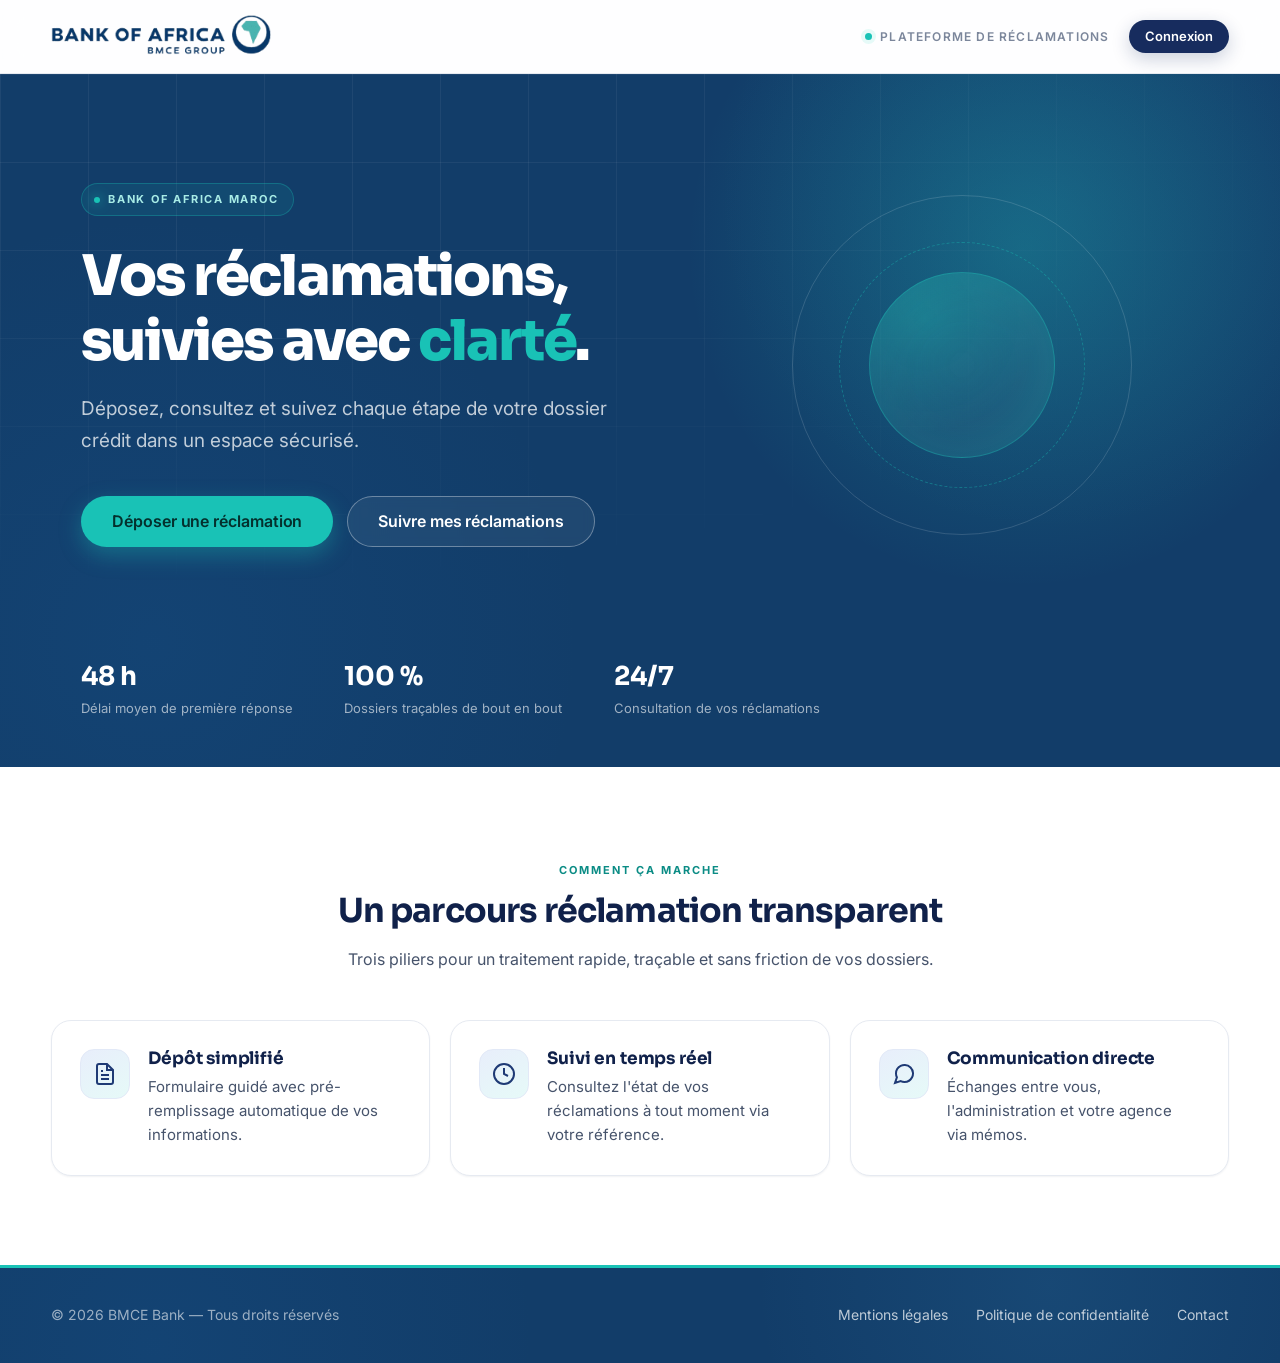
==== commit 65950a2b: "version semi final" ====
--- a/index.html
+++ b/index.html
@@ -10,7 +10,7 @@
 
   <header class="landing-header">
     <div class="logo">
-      <img src="assets/img/logo-bmce.svg" alt="BMCE Bank" class="logo-img">
+      <img src="assets/img/logo-bmce.png" alt="Bank of Africa — BMCE Group" class="logo-img">
     </div>
     <div class="landing-header-actions">
       <span>Plateforme de réclamations</span>
@@ -117,4 +117,4 @@
   </footer>
 
 </body>
-</html>+</html>
--- a/assets/css/landing.css
+++ b/assets/css/landing.css
@@ -12,7 +12,7 @@
    ========================================================================== */
 :root {
   /* — Marque : navy — */
-  --navy-950: #0a1633;
+  --navy-950: #003b6f;
   --navy-900: #10214a;
   --navy-800: #172c5e;
   --navy-700: #1f3a75;
@@ -29,7 +29,7 @@
   --teal-50: #e6faf8;
 
   /* — Neutres — */
-  --ink: #131a26;
+  --ink: #19325c;
   --ink-2: #46536b;
   --ink-3: #7b869b;
   --line: #e6eaf1;
@@ -358,12 +358,22 @@
   align-items: center;
 }
 
+/* Logo de l'accueil : traitement indépendant, plus grand et mieux recadré. */
+.landing-header .logo-img {
+  content: url('../../Bank-Of-Africa-BMCE-Group-Emploi-Recrutement-4-removebg-preview.png');
+  width: 220px;
+  height: 60px;
+  max-width: 58vw;
+  object-fit: contain;
+  object-position: center;
+}
+
 .logo-img {
-  height: 30px;
-  width: auto;
-  max-width: 210px;
-  object-fit: contain;
-  object-position: left center;
+  width: 214px;
+  height: 48px;
+  max-width: 58vw;
+  object-fit: cover;
+  object-position: center;
 }
 
 .landing-header-actions {
@@ -398,7 +408,10 @@
   position: relative;
   isolation: isolate;
   color: #fff;
-  background-color: var(--navy-950);
+  background:
+    radial-gradient(circle at 82% 18%, rgba(73, 169, 220, .10), transparent 28%),
+    radial-gradient(circle at 12% 82%, rgba(28, 112, 190, .12), transparent 34%),
+    #123d69;
   overflow: hidden;
 }
 
@@ -682,6 +695,23 @@
   border-top: 3px solid var(--teal-500);
 }
 
+/* Même fond BMCE que l'écran de connexion pour le contenu et le pied de page. */
+.landing-main,
+.landing-footer {
+  background:
+    radial-gradient(circle at 82% 18%, rgba(73, 169, 220, .10), transparent 28%),
+    radial-gradient(circle at 12% 82%, rgba(28, 112, 190, .12), transparent 34%),
+    #123d69;
+}
+
+/* Héro de l'accueil légèrement plus clair que le login, tout en gardant le thème BMCE. */
+.landing-main {
+  background:
+    radial-gradient(circle at 82% 18%, rgba(73, 169, 220, .10), transparent 28%),
+    radial-gradient(circle at 12% 82%, rgba(28, 112, 190, .12), transparent 34%),
+    #123d69;
+}
+
 .footer-content {
   max-width: var(--wrap);
   margin: 0 auto;
@@ -815,6 +845,7 @@
 }
 
 @media (max-width: 480px) {
+  .landing-header .logo-img { width: 210px; height: 54px; }
   .landing-header {
     height: 64px;
     padding: 0 1rem;
@@ -885,4 +916,4 @@
     transition-duration: 0.01ms !important;
     scroll-behavior: auto !important;
   }
-}+}
